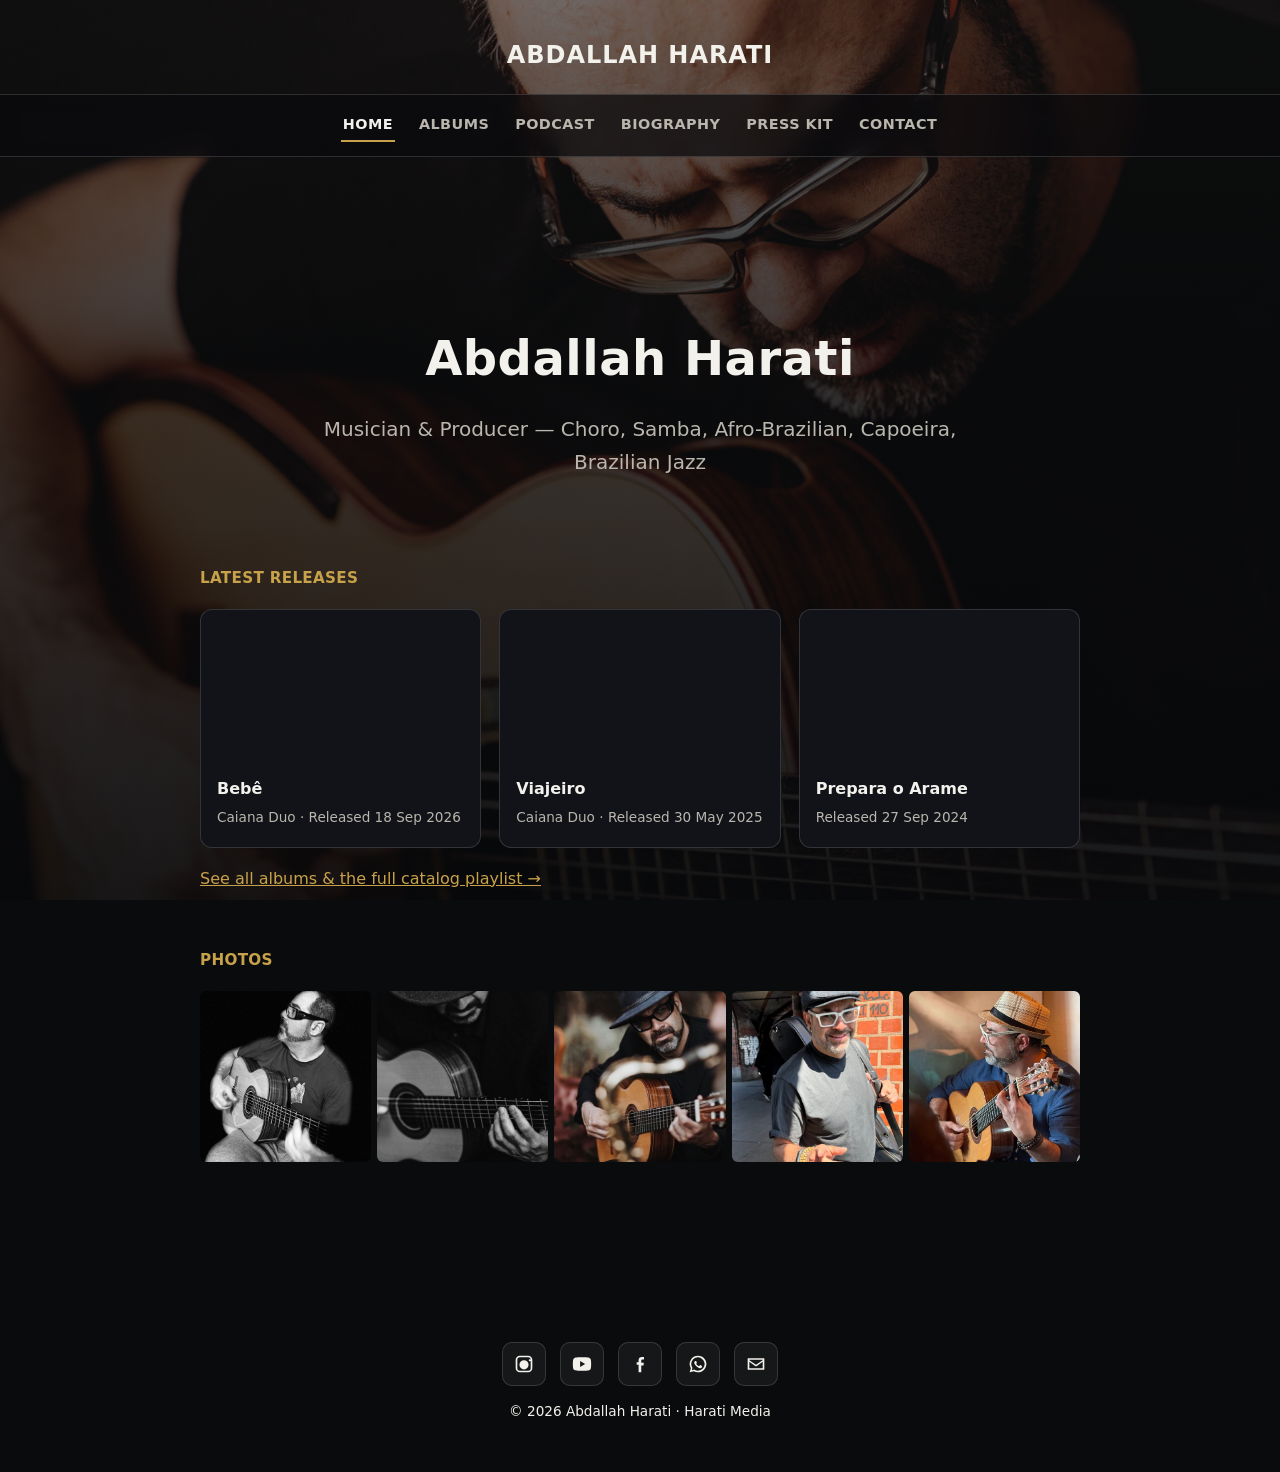
==== index.html @ 39e97343 "Add files via upload" ====
<!doctype html>
<html lang="en">
<head>
<meta charset="utf-8" />
<meta name="viewport" content="width=device-width, initial-scale=1" />
<title>Abdallah Harati – Musician & Producer</title>
<meta name="description" content="Abdallah Harati — Musician & Producer. Choro, Samba, Afro-Brazilian, Capoeira, Brazilian Jazz. Munich, Germany." />
<link rel="canonical" href="https://abdallahharati.com/" />
<link rel="icon" href="/favicon.ico" sizes="any">
<link rel="icon" href="/favicon-32.png" type="image/png" sizes="32x32">
<link rel="apple-touch-icon" href="/apple-touch-icon.png">
<link rel="stylesheet" href="/styles.css">
</head>
<body>

<div class="bg-fixed" style="background-image:url('/assets/hero-guitar.jpg');"></div>
<header class="site">
<a class="brand" href="/">ABDALLAH HARATI</a>
</header>

<nav class="main">
<a href="/" aria-current="page">Home</a>
<a href="/albums/">Albums</a>
<a href="/concerts/">Podcast</a>
<a href="/biography/">Biography</a>
<a href="/presskit/">Press Kit</a>
<a href="/contact/">Contact</a>
</nav>

<main class="wrap">


<div class="hero">
<h1>Abdallah Harati</h1>
<p class="tagline">Musician &amp; Producer &mdash; Choro, Samba, Afro-Brazilian, Capoeira, Brazilian Jazz</p>
</div>

<section id="latest-releases">
<h3>Latest Releases</h3>
<div class="releases-grid">

<div class="release-card">
<iframe src="https://open.spotify.com/embed/track/5POWEjmmdjpM7vAqu5G9jX?theme=0" height="152" allowfullscreen="" allow="autoplay; clipboard-write; encrypted-media; fullscreen; picture-in-picture" loading="lazy" title="Bebê on Spotify"></iframe>
<div class="meta">
<p class="title">Bebê</p>
<p class="date">Caiana Duo &middot; Released 18 Sep 2026</p>
</div>
</div>

<div class="release-card">
<iframe src="https://open.spotify.com/embed/track/1FKgdaeztm3FK38b9wYlky?theme=0" height="152" allowfullscreen="" allow="autoplay; clipboard-write; encrypted-media; fullscreen; picture-in-picture" loading="lazy" title="Viajeiro on Spotify"></iframe>
<div class="meta">
<p class="title">Viajeiro</p>
<p class="date">Caiana Duo &middot; Released 30 May 2025</p>
</div>
</div>

<div class="release-card">
<iframe src="https://open.spotify.com/embed/track/0dHBwketoEadksdhpI5raE?theme=0" height="152" allowfullscreen="" allow="autoplay; clipboard-write; encrypted-media; fullscreen; picture-in-picture" loading="lazy" title="Prepara o Arame on Spotify"></iframe>
<div class="meta">
<p class="title">Prepara o Arame</p>
<p class="date">Released 27 Sep 2024</p>
</div>
</div>

</div>
<p style="margin-top:18px;"><a href="/albums/">See all albums &amp; the full catalog playlist &rarr;</a></p>
</section>

<section id="photos">
<h3>Photos</h3>
<div class="photo-strip">
<img src="/assets/strip-1.jpg" alt="Abdallah Harati performing" loading="lazy">
<img src="/assets/strip-2.jpg" alt="Abdallah Harati performing" loading="lazy">
<img src="/assets/strip-3.jpg" alt="Abdallah Harati performing" loading="lazy">
<img src="/assets/strip-4.jpg" alt="Abdallah Harati portrait" loading="lazy">
<img src="/assets/strip-5.jpg" alt="Abdallah Harati" loading="lazy">
</div>
</section>


</main>

<footer class="site">
<div class="socials">
<a class="icon-btn" href="https://www.instagram.com/abdallahharati/" target="_blank" rel="noopener noreferrer" aria-label="Instagram">
<svg viewBox="0 0 24 24" fill="currentColor"><path d="M7 2h10a5 5 0 0 1 5 5v10a5 5 0 0 1-5 5H7a5 5 0 0 1-5-5V7a5 5 0 0 1 5-5zm0 2a3 3 0 0 0-3 3v10a3 3 0 0 0 3 3h10a3 3 0 0 0 3-3V7a3 3 0 0 0-3-3H7zm5 3.5a5.5 5.5 0 1 1 0 11 5.5 5.5 0 0 1 0-11zm7-1.3a1.3 1.3 0 1 1 0 2.6 1.3 1.3 0 0 1 0-2.6z"/></svg>
</a>
<a class="icon-btn" href="https://www.youtube.com/abdallahharati?sub_confirmation=1" target="_blank" rel="noopener noreferrer" aria-label="YouTube">
<svg viewBox="0 0 24 24" fill="currentColor"><path d="M23 12s0-3.6-.46-5.3a3 3 0 0 0-2.1-2.1C18.7 4 12 4 12 4s-6.7 0-8.44.6a3 3 0 0 0-2.1 2.1C1 8.4 1 12 1 12s0 3.6.46 5.3a3 3 0 0 0 2.1 2.1C5.3 20 12 20 12 20s6.7 0 8.44-.6a3 3 0 0 0 2.1-2.1C23 15.6 23 12 23 12zM9.75 15.5v-7l6 3.5-6 3.5z"/></svg>
</a>
<a class="icon-btn" href="https://www.facebook.com/abdallahharatimusic/" target="_blank" rel="noopener noreferrer" aria-label="Facebook">
<svg viewBox="0 0 24 24" fill="currentColor"><path d="M13.5 22v-8.2h2.7l.4-3.2h-3.1V8.3c0-.9.3-1.6 1.6-1.6h1.7V3.7c-.3 0-1.3-.1-2.5-.1-2.4 0-4 1.4-4 4v2.2H8v3.2h2.3V22h3.2z"/></svg>
</a>
<a class="icon-btn" href="https://wa.me/4915158968726" target="_blank" rel="noopener noreferrer" aria-label="WhatsApp">
<svg viewBox="0 0 24 24" fill="currentColor"><path d="M12 2a10 10 0 0 0-8.6 15.1L2 22l5.1-1.3A10 10 0 1 0 12 2zm0 18a8 8 0 0 1-4.1-1.1l-.3-.2-3 .8.8-2.9-.2-.3A8 8 0 1 1 12 20zm4.4-5.9c-.2-.1-1.4-.7-1.6-.8-.2-.1-.4-.1-.5.1-.2.2-.6.8-.8 1-.1.2-.3.2-.5.1-1.3-.6-2.2-1.2-3-2.5-.2-.4.2-.4.6-1.2.1-.1 0-.3 0-.4l-.7-1.6c-.2-.4-.4-.4-.5-.4h-.5c-.2 0-.4.1-.6.3-.2.2-.8.8-.8 1.9s.8 2.2 1 2.4c.1.1 1.6 2.5 4 3.5 1.5.6 2 .7 2.7.6.4-.1 1.4-.6 1.6-1.1.2-.5.2-.9.1-1z"/></svg>
</a>
<a class="icon-btn" href="mailto:abdallah@abdallahharati.com" target="_blank" rel="noopener noreferrer" aria-label="Email">
<svg viewBox="0 0 24 24" fill="currentColor"><path d="M2 5h20v14H2V5zm2 2v.4l8 5.6 8-5.6V7H4zm16 2.4-7.4 5.2a1 1 0 0 1-1.2 0L4 9.4V17h16V9.4z"/></svg>
</a>
</div>
<p>&copy; <span id="year"></span> Abdallah Harati &middot; Harati Media</p>
</footer>
<script>document.getElementById("year").textContent = new Date().getFullYear();</script>
</body>
</html>
---- styles.css ----
:root{
  --bg:#0a0b0d;
  --panel:rgba(10,11,13,0.72);
  --panel-solid:#111318;
  --text:#f2f1ec;
  --muted:#b9b6ad;
  --brand:#c8a24a;
  --border:rgba(255,255,255,0.14);
  --shadow:0 10px 40px rgba(0,0,0,0.45);
}
*{box-sizing:border-box}
html,body{height:100%}
body{
  margin:0;
  font:16px/1.65 system-ui,-apple-system,"Segoe UI",Roboto,"Helvetica Neue",Arial,sans-serif;
  color:var(--text);
  background:var(--bg);
}

/* Fixed background photo behind every page */
.bg-fixed{
  position:fixed;
  inset:0;
  background-size:cover;
  background-position:center;
  background-attachment:fixed;
  z-index:-2;
}
.bg-fixed::after{
  content:"";
  position:absolute;
  inset:0;
  background:linear-gradient(180deg, rgba(6,7,9,0.55) 0%, rgba(6,7,9,0.78) 45%, rgba(6,7,9,0.92) 100%);
}
@media (max-width:640px){
  .bg-fixed{background-attachment:scroll;}
}

.wrap{max-width:920px;margin:0 auto;padding:0 20px 80px;position:relative;}

header.site{
  padding:36px 20px 18px;
  text-align:center;
}
header.site .brand{
  font-size:1.5rem;
  font-weight:700;
  letter-spacing:0.04em;
  text-decoration:none;
  color:var(--text);
}

nav.main{
  position:sticky;
  top:0;
  z-index:10;
  background:var(--panel);
  backdrop-filter:blur(10px);
  -webkit-backdrop-filter:blur(10px);
  border-top:1px solid var(--border);
  border-bottom:1px solid var(--border);
  display:flex;
  justify-content:center;
  flex-wrap:wrap;
  gap:22px;
  padding:14px 16px;
  margin-bottom:36px;
}
nav.main a{
  color:var(--muted);
  text-decoration:none;
  font-weight:600;
  letter-spacing:0.03em;
  font-size:0.9rem;
  text-transform:uppercase;
  padding:4px 2px;
  border-bottom:2px solid transparent;
}
nav.main a:hover, nav.main a[aria-current="page"]{
  color:var(--text);
  border-bottom-color:var(--brand);
}

/* Hero (home) */
.hero{
  text-align:center;
  padding:14vh 16px 8vh;
}
.hero h1{
  font-size:clamp(1.9rem, 5vw, 3rem);
  margin:0 0 14px;
  letter-spacing:0.01em;
}
.hero p.tagline{
  font-size:clamp(1rem, 2.4vw, 1.25rem);
  color:var(--muted);
  max-width:640px;
  margin:0 auto;
}

h2{font-size:1.7rem;margin-top:0;}
h3{font-size:1.2rem;color:var(--brand);letter-spacing:0.02em;text-transform:uppercase;font-size:0.95rem;margin-bottom:18px;}
section{margin-bottom:56px;}

p{color:var(--text);}
p.muted, .muted{color:var(--muted);}

blockquote{
  border-left:3px solid var(--brand);
  margin:20px 0;
  padding:2px 0 2px 20px;
  color:var(--muted);
  font-style:italic;
}

a{color:var(--brand);}
a.plain{color:var(--text);}

.card{
  background:var(--panel-solid);
  border:1px solid var(--border);
  border-radius:14px;
  padding:24px;
  box-shadow:var(--shadow);
}

/* Latest releases (home) */
.releases-grid{
  display:grid;
  grid-template-columns:repeat(auto-fit, minmax(220px, 1fr));
  gap:18px;
}
.release-card{
  background:var(--panel-solid);
  border:1px solid var(--border);
  border-radius:12px;
  overflow:hidden;
}
.release-card iframe{display:block;width:100%;border:0;}
.release-card .meta{padding:14px 16px 18px;}
.release-card .meta .title{font-weight:700;margin:0 0 4px;}
.release-card .meta .date{color:var(--muted);font-size:0.85rem;margin:0;}

/* Photo strip */
.photo-strip{
  display:grid;
  grid-template-columns:repeat(5,1fr);
  gap:6px;
}
.photo-strip img{width:100%;height:100%;object-fit:cover;aspect-ratio:1/1;display:block;border-radius:6px;}
@media (max-width:640px){
  .photo-strip{grid-template-columns:repeat(3,1fr);}
}

/* Albums page */
.album-block{margin-bottom:48px;}
.album-block h3.track-title{
  color:var(--text);
  text-transform:none;
  font-size:1.3rem;
  letter-spacing:0;
  margin-bottom:4px;
}
.album-block .track-sub{color:var(--muted);margin:0 0 14px;font-size:0.9rem;}
.spotify-embed{border-radius:12px;overflow:hidden;box-shadow:var(--shadow);}
.spotify-embed iframe{display:block;width:100%;border:0;}

/* Lettered lists */
.lettered{list-style:none;margin:0;padding:0;}
.lettered li{
  display:flex;
  gap:12px;
  margin-bottom:14px;
  align-items:baseline;
}
.lettered li .letter{
  flex:0 0 auto;
  font-weight:700;
  color:var(--brand);
  min-width:1.4em;
}

/* Press kit photo grid */
.gallery-grid{
  display:grid;
  grid-template-columns:repeat(3,1fr);
  gap:8px;
}
.gallery-grid img{width:100%;display:block;border-radius:8px;aspect-ratio:3/4;object-fit:cover;}
@media (max-width:640px){
  .gallery-grid{grid-template-columns:repeat(2,1fr);}
}

.download-list{list-style:none;margin:0;padding:0;}
.download-list li{margin-bottom:10px;}
.download-list a{
  display:inline-block;
  padding:10px 16px;
  border:1px solid var(--border);
  border-radius:8px;
  text-decoration:none;
  color:var(--text);
  background:var(--panel-solid);
}
.download-list a:hover{border-color:var(--brand);}

/* Contact */
.contact-methods{
  display:grid;
  grid-template-columns:repeat(auto-fit, minmax(200px,1fr));
  gap:14px;
}
.contact-method{
  display:flex;
  align-items:center;
  gap:12px;
  padding:16px;
  background:var(--panel-solid);
  border:1px solid var(--border);
  border-radius:12px;
  text-decoration:none;
  color:var(--text);
}
.contact-method:hover{border-color:var(--brand);}
.contact-method .icon{width:24px;height:24px;flex:0 0 auto;color:var(--brand);}
.contact-method .icon svg{width:100%;height:100%;}
.contact-method .label{font-weight:600;}
.contact-method .sub{display:block;color:var(--muted);font-size:0.85rem;}

/* Socials row */
.socials{
  display:flex;
  justify-content:center;
  gap:14px;
  flex-wrap:wrap;
  margin:8px 0 0;
}
.icon-btn{
  width:44px;height:44px;
  border-radius:10px;
  display:inline-flex;align-items:center;justify-content:center;
  border:1px solid var(--border);
  background:rgba(255,255,255,0.05);
  color:var(--text);
  text-decoration:none;
}
.icon-btn:hover{background:rgba(255,255,255,0.1);border-color:var(--brand);}
.icon-btn svg{width:20px;height:20px;}

/* Flag / verify note */
.flag{
  border:1px dashed rgba(200,162,74,0.6);
  background:rgba(200,162,74,0.08);
  border-radius:10px;
  padding:12px 16px;
  color:var(--muted);
  font-size:0.9rem;
  margin:18px 0;
}
.flag strong{color:var(--brand);}

/* Links (bio-link) page */
.links-page .wrap{max-width:480px;padding-top:8vh;}
.links-avatar{
  width:120px;height:120px;
  border-radius:50%;
  object-fit:cover;
  display:block;
  margin:0 auto 18px;
  border:2px solid var(--border);
}
.links-page h1{
  text-align:center;
  font-size:1.5rem;
  margin:0 0 6px;
}
.links-page p.tagline{
  text-align:center;
  color:var(--muted);
  font-size:0.95rem;
  margin:0 0 32px;
}
.link-list{list-style:none;margin:0;padding:0;display:flex;flex-direction:column;gap:12px;}
.link-list a{
  display:block;
  text-align:center;
  padding:16px 20px;
  background:var(--panel-solid);
  border:1px solid var(--border);
  border-radius:12px;
  color:var(--text);
  text-decoration:none;
  font-weight:600;
}
.link-list a:hover{border-color:var(--brand);background:rgba(255,255,255,0.06);}
.link-list a.primary{border-color:var(--brand);background:rgba(200,162,74,0.12);}

footer.site{
  text-align:center;
  color:var(--muted);
  padding:36px 20px;
  font-size:0.85rem;
  position:relative;
}
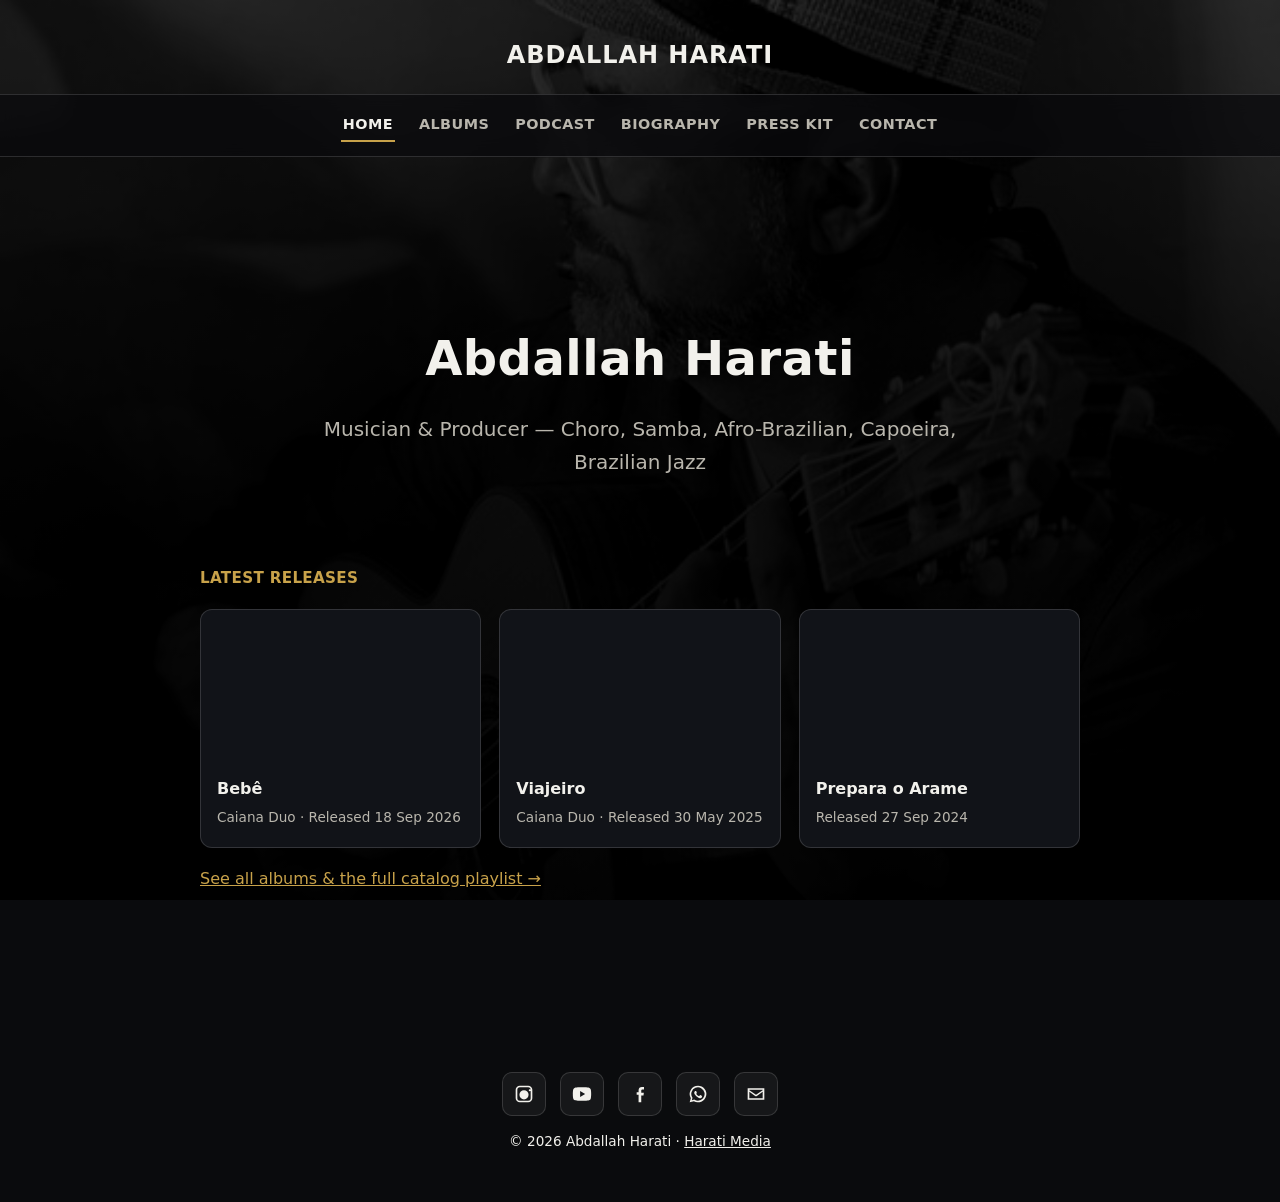
==== commit e69ea498: "Add files via upload" ====
--- a/index.html
+++ b/index.html
@@ -13,7 +13,7 @@
 </head>
 <body>
 
-<div class="bg-fixed" style="background-image:url('/assets/hero-guitar.jpg');"></div>
+<div class="bg-fixed" style="background-image:url('/assets/strip-5.jpg');"></div>
 <header class="site">
 <a class="brand" href="/">ABDALLAH HARATI</a>
 </header>
@@ -67,17 +67,6 @@
 <p style="margin-top:18px;"><a href="/albums/">See all albums &amp; the full catalog playlist &rarr;</a></p>
 </section>
 
-<section id="photos">
-<h3>Photos</h3>
-<div class="photo-strip">
-<img src="/assets/strip-1.jpg" alt="Abdallah Harati performing" loading="lazy">
-<img src="/assets/strip-2.jpg" alt="Abdallah Harati performing" loading="lazy">
-<img src="/assets/strip-3.jpg" alt="Abdallah Harati performing" loading="lazy">
-<img src="/assets/strip-4.jpg" alt="Abdallah Harati portrait" loading="lazy">
-<img src="/assets/strip-5.jpg" alt="Abdallah Harati" loading="lazy">
-</div>
-</section>
-
 
 </main>
 
@@ -99,7 +88,7 @@
 <svg viewBox="0 0 24 24" fill="currentColor"><path d="M2 5h20v14H2V5zm2 2v.4l8 5.6 8-5.6V7H4zm16 2.4-7.4 5.2a1 1 0 0 1-1.2 0L4 9.4V17h16V9.4z"/></svg>
 </a>
 </div>
-<p>&copy; <span id="year"></span> Abdallah Harati &middot; Harati Media</p>
+<p>&copy; <span id="year"></span> Abdallah Harati &middot; <a class="plain" href="https://haratimedia.com" target="_blank" rel="noopener noreferrer" style="text-decoration:underline;">Harati Media</a></p>
 </footer>
 <script>document.getElementById("year").textContent = new Date().getFullYear();</script>
 </body>
--- a/styles.css
+++ b/styles.css
@@ -24,6 +24,7 @@
   background-size:cover;
   background-position:center;
   background-attachment:fixed;
+  filter:grayscale(1) brightness(0.42) contrast(1.05);
   z-index:-2;
 }
 .bg-fixed::after{
@@ -212,20 +213,22 @@
 }
 .contact-method{
   display:flex;
+  flex-direction:column;
   align-items:center;
-  gap:12px;
-  padding:16px;
+  justify-content:center;
+  gap:10px;
+  padding:28px 16px;
   background:var(--panel-solid);
   border:1px solid var(--border);
   border-radius:12px;
   text-decoration:none;
   color:var(--text);
+  text-align:center;
 }
 .contact-method:hover{border-color:var(--brand);}
-.contact-method .icon{width:24px;height:24px;flex:0 0 auto;color:var(--brand);}
+.contact-method .icon{width:26px;height:26px;flex:0 0 auto;color:var(--brand);}
 .contact-method .icon svg{width:100%;height:100%;}
-.contact-method .label{font-weight:600;}
-.contact-method .sub{display:block;color:var(--muted);font-size:0.85rem;}
+.contact-method .label{font-weight:600;letter-spacing:0.02em;}
 
 /* Socials row */
 .socials{
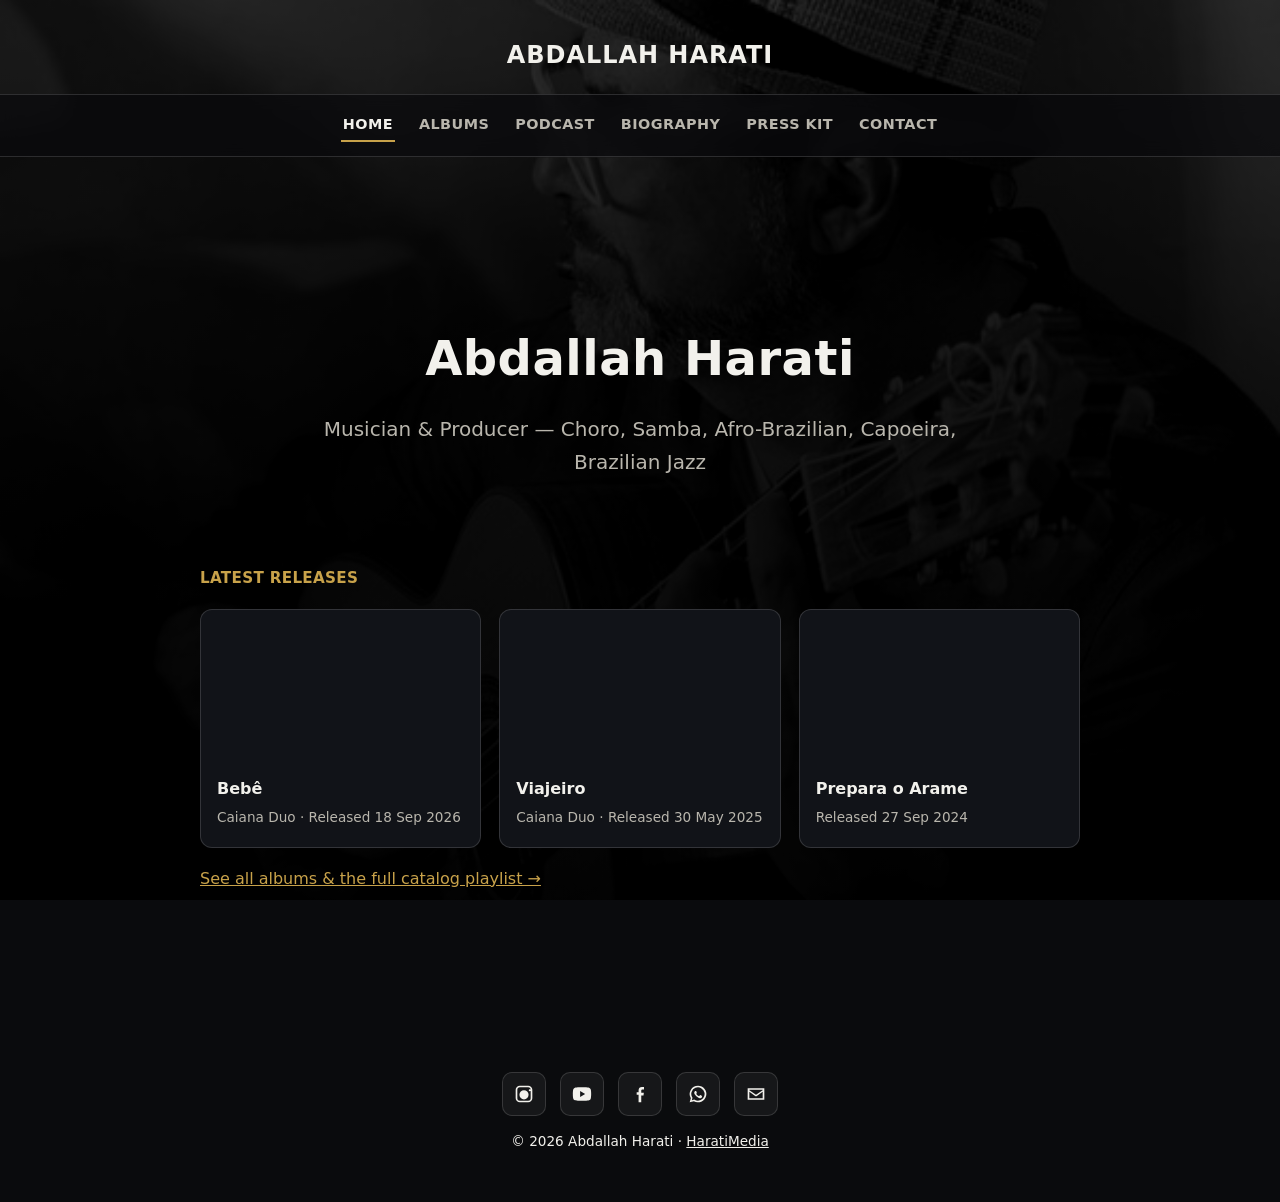
==== commit 3be8af6a: "Add files via upload" ====
--- a/index.html
+++ b/index.html
@@ -88,7 +88,7 @@
 <svg viewBox="0 0 24 24" fill="currentColor"><path d="M2 5h20v14H2V5zm2 2v.4l8 5.6 8-5.6V7H4zm16 2.4-7.4 5.2a1 1 0 0 1-1.2 0L4 9.4V17h16V9.4z"/></svg>
 </a>
 </div>
-<p>&copy; <span id="year"></span> Abdallah Harati &middot; <a class="plain" href="https://haratimedia.com" target="_blank" rel="noopener noreferrer" style="text-decoration:underline;">Harati Media</a></p>
+<p>&copy; <span id="year"></span> Abdallah Harati &middot; <a class="plain" href="https://haratimedia.com" target="_blank" rel="noopener noreferrer" style="text-decoration:underline;">HaratiMedia</a></p>
 </footer>
 <script>document.getElementById("year").textContent = new Date().getFullYear();</script>
 </body>
